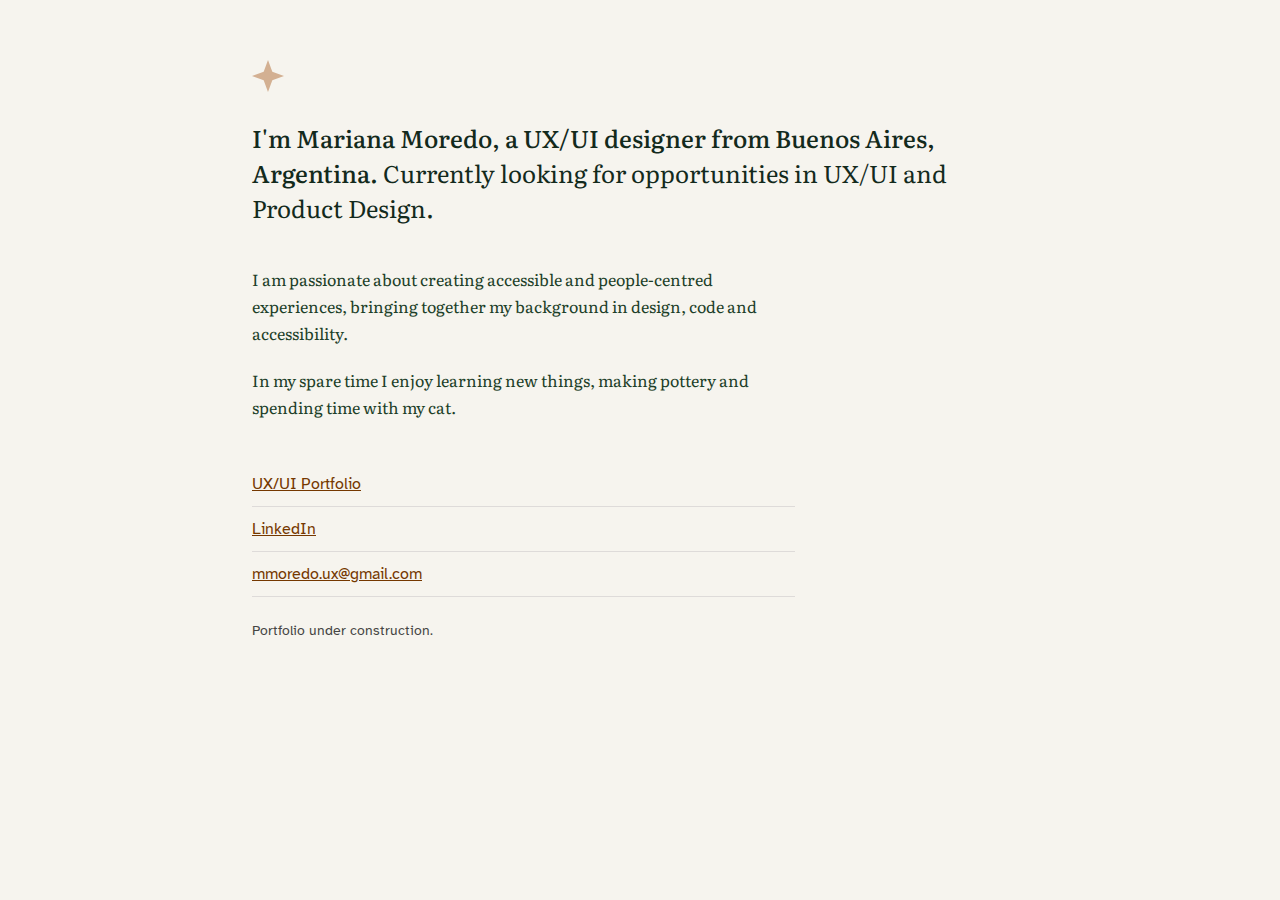
==== en/index.html @ c8b618f8 "wording" ====
<!DOCTYPE html>
<html lang="en">
  <head>
    <meta charset="UTF-8">
    <meta http-equiv="X-UA-Compatible" content="IE=edge">
    <meta name="viewport" content="width=device-width, initial-scale=1.0">
    <link href="../styles.css" rel="stylesheet">
    <link rel="preconnect" href="https://fonts.googleapis.com">
    <link rel="preconnect" href="https://fonts.gstatic.com" crossorigin>
    <link href="https://fonts.googleapis.com/css2?family=Atkinson+Hyperlegible&family=Literata:opsz,wght@7..72,400;7..72,500&display=swap" rel="stylesheet">
    <title>Mariana Moredo | UX/UI Designer</title>
    <!-- Google tag (gtag.js) -->
    <script async src="https://www.googletagmanager.com/gtag/js?id=G-44WWZLZBHE"></script>
    <script>
      window.dataLayer = window.dataLayer || [];
      function gtag(){dataLayer.push(arguments);}
      gtag('js', new Date());
      gtag('config', 'G-44WWZLZBHE');
    </script>
  </head>
<body>
<img src="../star.svg" alt="">

 
<h1>I'm Mariana Moredo, a UX/UI designer from Buenos Aires, Argentina. <span>Currently looking for opportunities in UX/UI and Product Design.</span></h1>

<section>
<p>I am passionate about creating accessible and people-centred experiences, bringing together my background in design, code and accessibility.</p>
<p>In my spare time I enjoy learning new things, making pottery and spending time with my cat.</p>
</section>

<div id="links">
  <a href="https://www.figma.com/proto/hjuL8AA0uz3dUV657MgHO7/Portfolio---mmoredo.com?page-id=406%3A1373&type=design&node-id=407-1389&viewport=930%2C2222%2C0.33&t=MqUT85x1bx9jSRTc-1&scaling=min-zoom&starting-point-node-id=407%3A1389&mode=design">UX/UI Portfolio</a>
  <a href="https://www.linkedin.com/in/mmoredo/">LinkedIn</a>
  <a href="mailto:mmoredo.ux@gmail.com">mmoredo.ux@gmail.com</a>
  <p id="subtexto">Portfolio under construction.</p>
</div>
  
</body>
</html>
---- styles.css ----
:root {
    --crema: #F6F4EE;
    --negro: #1A1A1A;
    --gris: #454543;
    --verde-oscuro: #132A1C;
    --verde: #1D3F29;
    --naranja-claro: #DEDBD9;
    --naranja: #D3B092;
    --marron: #753800;
}

* {
    margin: 0;
    padding: 0;
    box-sizing: border-box;
}

*::selection {
    background-color: #ECDDD0;
}

body {
    background-color: var(--crema);
    max-width: 800px;
    margin: 0 auto;
    padding: 60px 12px 0 12px;
}

h1 {
    font-family: 'Literata', serif;
    font-weight: 500;
    color: var(--verde-oscuro);
    font-size: 1.5rem;
    padding-top: 24px;
    line-height: 2.2rem;
}

h1 span {
    font-weight: 400;
}

p {
    max-width: 70%;
    font-family: 'Literata', serif;
    font-weight: 400;
    color: var(--verde);
    font-size: 1rem;
    line-height: 1.7rem;
    margin-bottom: 20px;
}

a {
    font-family: 'Atkinson Hyperlegible', sans-serif;
    color: var(--marron);
}

#links a {
    max-width: 70%;
    display: block;
    padding: 12px 0;
    border-bottom: 1px solid var(--naranja-claro);
}

#links p {
    margin-top: 20px;
}

#subtexto {
    font-family: 'Atkinson Hyperlegible', sans-serif;
    color: var(--gris);
    font-size: 0.9rem;
}

section {
 padding: 40px 0 20px 0;
}

/* Media query */

@media (max-width: 480px) {
      #links a, p {
        max-width: 100%;
      }
  }
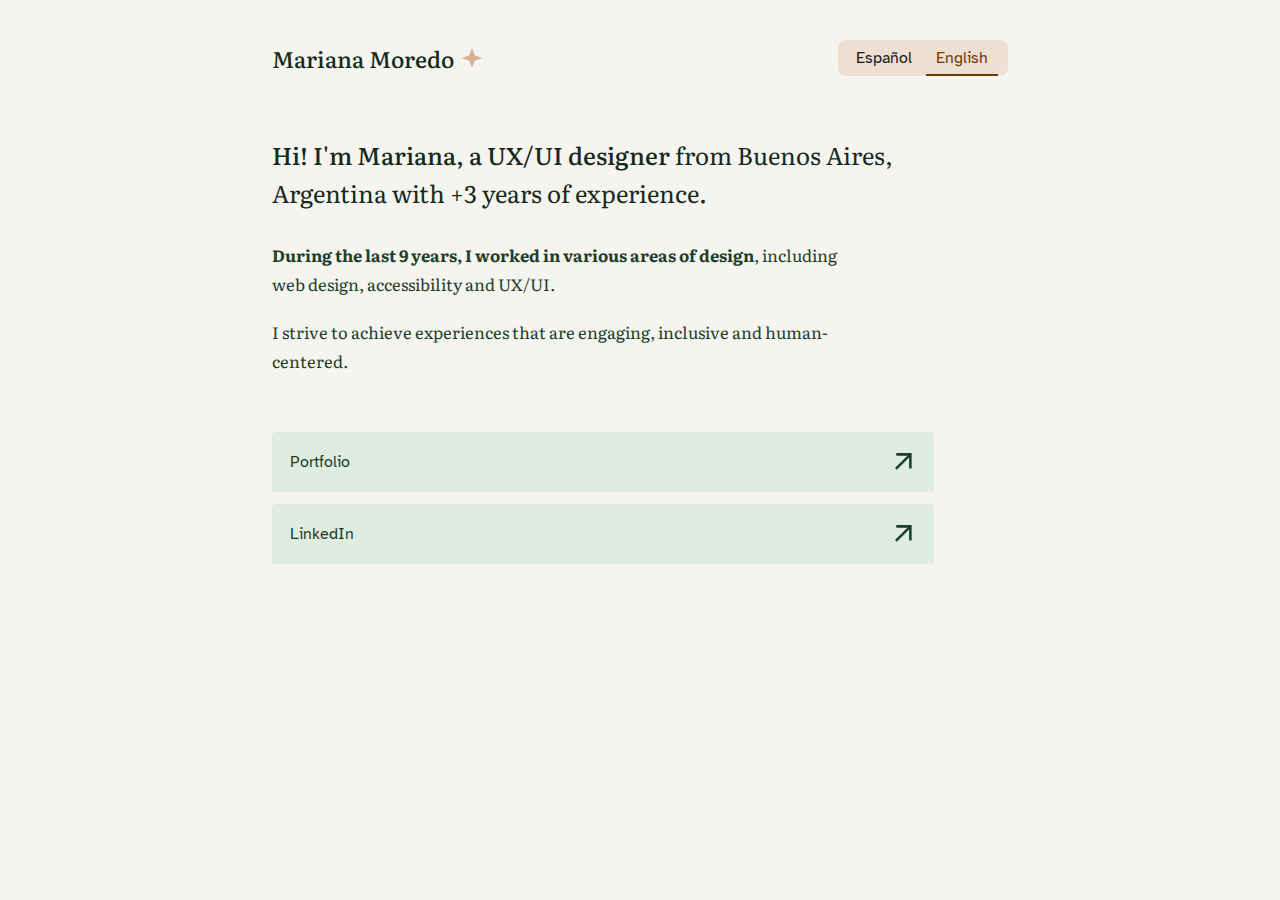
==== commit 969e27f7: "design changes" ====
--- a/en/index.html
+++ b/en/index.html
@@ -1,40 +1,69 @@
 <!DOCTYPE html>
 <html lang="en">
-  <head>
-    <meta charset="UTF-8">
-    <meta http-equiv="X-UA-Compatible" content="IE=edge">
-    <meta name="viewport" content="width=device-width, initial-scale=1.0">
-    <link href="../styles.css" rel="stylesheet">
-    <link rel="preconnect" href="https://fonts.googleapis.com">
-    <link rel="preconnect" href="https://fonts.gstatic.com" crossorigin>
-    <link href="https://fonts.googleapis.com/css2?family=Atkinson+Hyperlegible&family=Literata:opsz,wght@7..72,400;7..72,500&display=swap" rel="stylesheet">
-    <title>Mariana Moredo | UX/UI Designer</title>
-    <!-- Google tag (gtag.js) -->
-    <script async src="https://www.googletagmanager.com/gtag/js?id=G-44WWZLZBHE"></script>
-    <script>
-      window.dataLayer = window.dataLayer || [];
-      function gtag(){dataLayer.push(arguments);}
-      gtag('js', new Date());
-      gtag('config', 'G-44WWZLZBHE');
-    </script>
-  </head>
+
+<head>
+  <meta charset="UTF-8">
+  <meta http-equiv="X-UA-Compatible" content="IE=edge">
+  <meta name="viewport" content="width=device-width, initial-scale=1.0">
+  <meta name="robots" content="noindex">
+  <link href="../styles.css" rel="stylesheet">
+  <link rel="preconnect" href="https://fonts.googleapis.com">
+  <link rel="preconnect" href="https://fonts.gstatic.com" crossorigin>
+  <link
+    href="https://fonts.googleapis.com/css2?family=Atkinson+Hyperlegible&family=Literata:opsz,wght@7..72,400;7..72,500&display=swap"
+    rel="stylesheet">
+  <title>Mariana Moredo | UX/UI Designer</title>
+  <!-- Google tag (gtag.js) -->
+  <script async src="https://www.googletagmanager.com/gtag/js?id=G-44WWZLZBHE"></script>
+  <script>
+    window.dataLayer = window.dataLayer || [];
+    function gtag() { dataLayer.push(arguments); }
+    gtag('js', new Date());
+    gtag('config', 'G-44WWZLZBHE');
+  </script>
+</head>
+
 <body>
-<img src="../star.svg" alt="">
+  <a href="#main" class="skip-to-main-content">Skip to main content</a>
+  <header>
+    <span aria-hidden="true">Mariana Moredo <img src="../star.svg" width="20" height="20" alt=""> </span>
+    <nav>
+      <ul>
+        <li><a href="../index.html">Español</a></li>
+        <li><a href="/en" aria-current="page">English</a></li>
+      </ul>
+    </nav>
+  </header>
 
- 
-<h1>I'm Mariana Moredo, a UX/UI designer from Buenos Aires, Argentina. <span>Currently looking for opportunities in UX/UI and Product Design.</span></h1>
+  <main>
+    <h1 id="main">Hi! I'm Mariana, a UX/UI designer<span> from Buenos Aires, Argentina with +3 years of
+        experience.</span></h1>
 
-<section>
-<p>I am passionate about creating accessible and people-centred experiences, bringing together my background in design, code and accessibility.</p>
-<p>In my spare time I enjoy learning new things, making pottery and spending time with my cat.</p>
-</section>
+    <div id="content">
+      <p><span>During the last 9 years, I worked in various areas of design</span>, including web design, accessibility
+        and UX/UI.
+      </p>
+      <p>I strive to achieve experiences that are engaging, inclusive and human-centered.</p>
+    </div>
+  </main>
 
-<div id="links">
-  <a href="https://www.figma.com/proto/hjuL8AA0uz3dUV657MgHO7/Portfolio---mmoredo.com?page-id=406%3A1373&type=design&node-id=407-1389&viewport=930%2C2222%2C0.33&t=MqUT85x1bx9jSRTc-1&scaling=min-zoom&starting-point-node-id=407%3A1389&mode=design">UX/UI Portfolio</a>
-  <a href="https://www.linkedin.com/in/mmoredo/">LinkedIn</a>
-  <a href="mailto:mmoredo.ux@gmail.com">mmoredo.ux@gmail.com</a>
-  <p id="subtexto">Portfolio under construction.</p>
-</div>
-  
+  <div id="links">
+    <a
+      href="https://www.figma.com/proto/hjuL8AA0uz3dUV657MgHO7/Portfolio---mmoredo.com?page-id=406%3A1373&type=design&node-id=407-1389&viewport=930%2C2222%2C0.33&t=MqUT85x1bx9jSRTc-1&scaling=min-zoom&starting-point-node-id=407%3A1389&mode=design">
+      <div>
+        Portfolio
+        <img src="../arrow_outward.svg" width="32" height="32" alt="">
+      </div>
+    </a>
+
+    <a href="https://www.linkedin.com/in/mmoredo/">
+      <div>
+        LinkedIn
+        <img src="../arrow_outward.svg" width="32" height="32" alt="">
+      </div>
+    </a>
+  </div>
+
 </body>
+
 </html>--- a/styles.css
+++ b/styles.css
@@ -1,13 +1,12 @@
-
 :root {
     --crema: #F6F4EE;
     --negro: #1A1A1A;
-    --gris: #454543;
     --verde-oscuro: #132A1C;
     --verde: #1D3F29;
-    --naranja-claro: #DEDBD9;
-    --naranja: #D3B092;
+    --verde-claro: #DFECE2;
     --marron: #753800;
+    --rosa: #EDDFD3;
+    --naranja-claro:#F0E5DB;
 }
 
 * {
@@ -17,14 +16,74 @@
 }
 
 *::selection {
-    background-color: #ECDDD0;
+    background-color: var(--naranja-claro);
 }
 
 body {
     background-color: var(--crema);
-    max-width: 800px;
+    max-width: 768px;
     margin: 0 auto;
-    padding: 60px 12px 0 12px;
+    padding: 40px 16px 0 16px;
+}
+
+header {
+    display: flex;
+    justify-content: space-between;
+    align-items: center;
+    padding-bottom: 48px;
+}
+
+header span {
+    color: var(--verde-oscuro);
+    font-family: 'Literata', serif;
+    font-size: 1.4rem;
+    font-style: normal;
+    font-weight: 500;
+    display: flex;
+    align-items: center;
+}
+
+header span img {
+    margin-left: 8px;
+}
+
+ul {
+    display: flex;
+    align-items: stretch;
+    list-style-type: none;
+    border-radius: 0.5rem;
+    background-color: var(--rosa);
+    padding: 0 10px;
+}
+
+a[aria-current="page"] {
+    color: var(--marron);
+    border-bottom: 2px solid var(--marron);
+}
+
+li {
+    display: flex;
+}
+
+li a {
+    text-decoration: none;
+    color: var(--negro);
+    padding: 8px 0 6px 0;
+}
+
+li:first-child a {
+    padding-right: 10px;
+    padding-left: 8px;
+    margin-right: 4px;
+}
+
+li:last-child a {
+    padding-left: 10px;
+    padding-right: 10px;
+}
+
+li a:hover {
+    text-decoration: underline;
 }
 
 h1 {
@@ -32,8 +91,8 @@
     font-weight: 500;
     color: var(--verde-oscuro);
     font-size: 1.5rem;
-    padding-top: 24px;
-    line-height: 2.2rem;
+    line-height: 2.4rem;
+    padding-top: 12px;
 }
 
 h1 span {
@@ -41,45 +100,99 @@
 }
 
 p {
-    max-width: 70%;
+    max-width: 80%;
     font-family: 'Literata', serif;
     font-weight: 400;
     color: var(--verde);
-    font-size: 1rem;
-    line-height: 1.7rem;
+    font-size: 1.03rem;
+    line-height: 1.8rem;
     margin-bottom: 20px;
 }
 
 a {
     font-family: 'Atkinson Hyperlegible', sans-serif;
-    color: var(--marron);
+    color: var(--verde);
+}
+
+#links {
+    display: block;
+    padding-bottom: 24px;
+}
+
+#links div {
+    display: flex;
+    max-width: 90%;
+    margin-top: 12px;
+    padding: 12px 16px;
+    padding-right: 12px;
+    background-color: var(--verde-claro);
+    border-radius: 4px;
+    margin-right: 4px;
+    align-items: center;
+    justify-content: space-between;
+    border: 2px solid var(--verde-claro);
 }
 
 #links a {
-    max-width: 70%;
-    display: block;
-    padding: 12px 0;
-    border-bottom: 1px solid var(--naranja-claro);
+    text-decoration: none;
+    color: var(--verde);
+}
+
+#links div:hover {
+    border: 2px solid var(--verde);
 }
 
 #links p {
     margin-top: 20px;
 }
 
-#subtexto {
-    font-family: 'Atkinson Hyperlegible', sans-serif;
-    color: var(--gris);
-    font-size: 0.9rem;
+#content {
+    padding: 28px 0 24px 0;
 }
 
-section {
- padding: 40px 0 20px 0;
+#content a {
+    font-size: 1.2em;
+}
+
+#content span {
+    font-weight: 700;
+}
+
+.skip-to-main-content {
+    position: absolute;
+    left: -9999px;
+    z-index: 999;
+    padding: 1em;
+    background-color: var(--verde-claro);
+    color: var(--verde);
+    opacity: 0;
+}
+
+.skip-to-main-content:focus {
+    left: 50%;
+    transform: translateX(-50%);
+    opacity: 1;
 }
 
 /* Media query */
 
 @media (max-width: 480px) {
-      #links a, p {
+    p, #links div {
         max-width: 100%;
-      }
-  }+    }
+    header {
+        align-items: flex-start;
+        flex-direction: column;
+        padding-bottom: 32px;
+    }
+
+    nav {
+        margin-top: 16px;
+        width: 100%;
+    }
+
+    li a {
+        padding: 16px 0 14px 0;
+    }
+
+}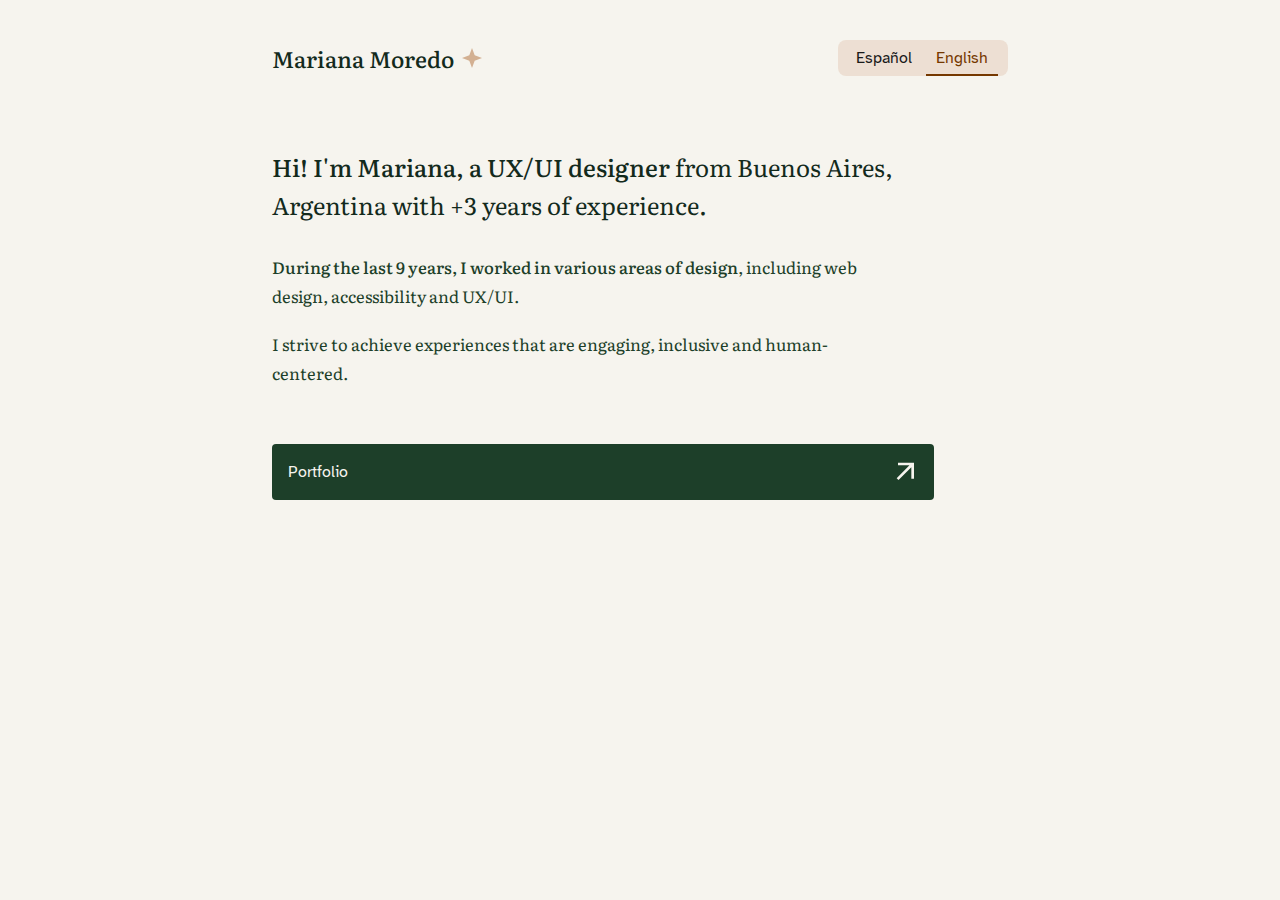
==== commit 6d7eaf9d: "cambios links" ====
--- a/en/index.html
+++ b/en/index.html
@@ -55,13 +55,6 @@
         <img src="../arrow_outward.svg" width="32" height="32" alt="">
       </div>
     </a>
-
-    <a href="https://www.linkedin.com/in/mmoredo/">
-      <div>
-        LinkedIn
-        <img src="../arrow_outward.svg" width="32" height="32" alt="">
-      </div>
-    </a>
   </div>
 
 </body>
--- a/styles.css
+++ b/styles.css
@@ -19,18 +19,22 @@
     background-color: var(--naranja-claro);
 }
 
+html {
+    font-size: 16px;
+}
+
 body {
     background-color: var(--crema);
     max-width: 768px;
     margin: 0 auto;
-    padding: 40px 16px 0 16px;
+    padding: 2.5rem 1rem 0 1rem;
 }
 
 header {
     display: flex;
     justify-content: space-between;
     align-items: center;
-    padding-bottom: 48px;
+    padding-bottom: 3.75rem;
 }
 
 header span {
@@ -44,7 +48,7 @@
 }
 
 header span img {
-    margin-left: 8px;
+    margin-left: 0.5rem;
 }
 
 ul {
@@ -53,12 +57,12 @@
     list-style-type: none;
     border-radius: 0.5rem;
     background-color: var(--rosa);
-    padding: 0 10px;
+    padding: 0 0.625rem;
 }
 
 a[aria-current="page"] {
     color: var(--marron);
-    border-bottom: 2px solid var(--marron);
+    border-bottom: 0.125rem solid var(--marron);
 }
 
 li {
@@ -68,18 +72,18 @@
 li a {
     text-decoration: none;
     color: var(--negro);
-    padding: 8px 0 6px 0;
+    padding: 0.5rem 0 0.375rem 0;
 }
 
 li:first-child a {
-    padding-right: 10px;
-    padding-left: 8px;
-    margin-right: 4px;
+    padding-right: 0.625rem;
+    padding-left: 0.5rem;
+    margin-right: 0.25rem;
 }
 
 li:last-child a {
-    padding-left: 10px;
-    padding-right: 10px;
+    padding-left: 0.625rem;
+    padding-right: 0.625rem;
 }
 
 li a:hover {
@@ -92,7 +96,7 @@
     color: var(--verde-oscuro);
     font-size: 1.5rem;
     line-height: 2.4rem;
-    padding-top: 12px;
+    padding-top: 0.75rem;
 }
 
 h1 span {
@@ -106,7 +110,7 @@
     color: var(--verde);
     font-size: 1.03rem;
     line-height: 1.8rem;
-    margin-bottom: 20px;
+    margin-bottom: 1.25rem;
 }
 
 a {
@@ -116,53 +120,53 @@
 
 #links {
     display: block;
-    padding-bottom: 24px;
+    padding-bottom: 1.5rem;
 }
 
 #links div {
     display: flex;
     max-width: 90%;
-    margin-top: 12px;
-    padding: 12px 16px;
-    padding-right: 12px;
-    background-color: var(--verde-claro);
-    border-radius: 4px;
-    margin-right: 4px;
+    margin-top: 0.75rem;
+    padding: 0.75rem 1rem;
+    padding-right: 0.75rem;
+    background-color: var(--verde);
+    border-radius: 0.25rem;
+    margin-right: 0.25rem;
     align-items: center;
     justify-content: space-between;
-    border: 2px solid var(--verde-claro);
 }
 
 #links a {
     text-decoration: none;
-    color: var(--verde);
+    color: var(--crema);
 }
 
 #links div:hover {
-    border: 2px solid var(--verde);
+    background-color: var(--verde-oscuro);
+
 }
 
 #links p {
-    margin-top: 20px;
+    margin-top: 1.25rem;
 }
 
 #content {
-    padding: 28px 0 24px 0;
+    padding: 1.75rem 0 1.5rem 0;
 }
 
 #content a {
-    font-size: 1.2em;
+    font-size: 1.2rem;
 }
 
 #content span {
-    font-weight: 700;
+    font-weight: 500;
 }
 
 .skip-to-main-content {
     position: absolute;
     left: -9999px;
     z-index: 999;
-    padding: 1em;
+    padding: 1rem;
     background-color: var(--verde-claro);
     color: var(--verde);
     opacity: 0;
@@ -187,12 +191,12 @@
     }
 
     nav {
-        margin-top: 16px;
+        margin-top: 1rem;
         width: 100%;
     }
 
     li a {
-        padding: 16px 0 14px 0;
+        padding: 1rem 0 0.875rem 0;
     }
 
 }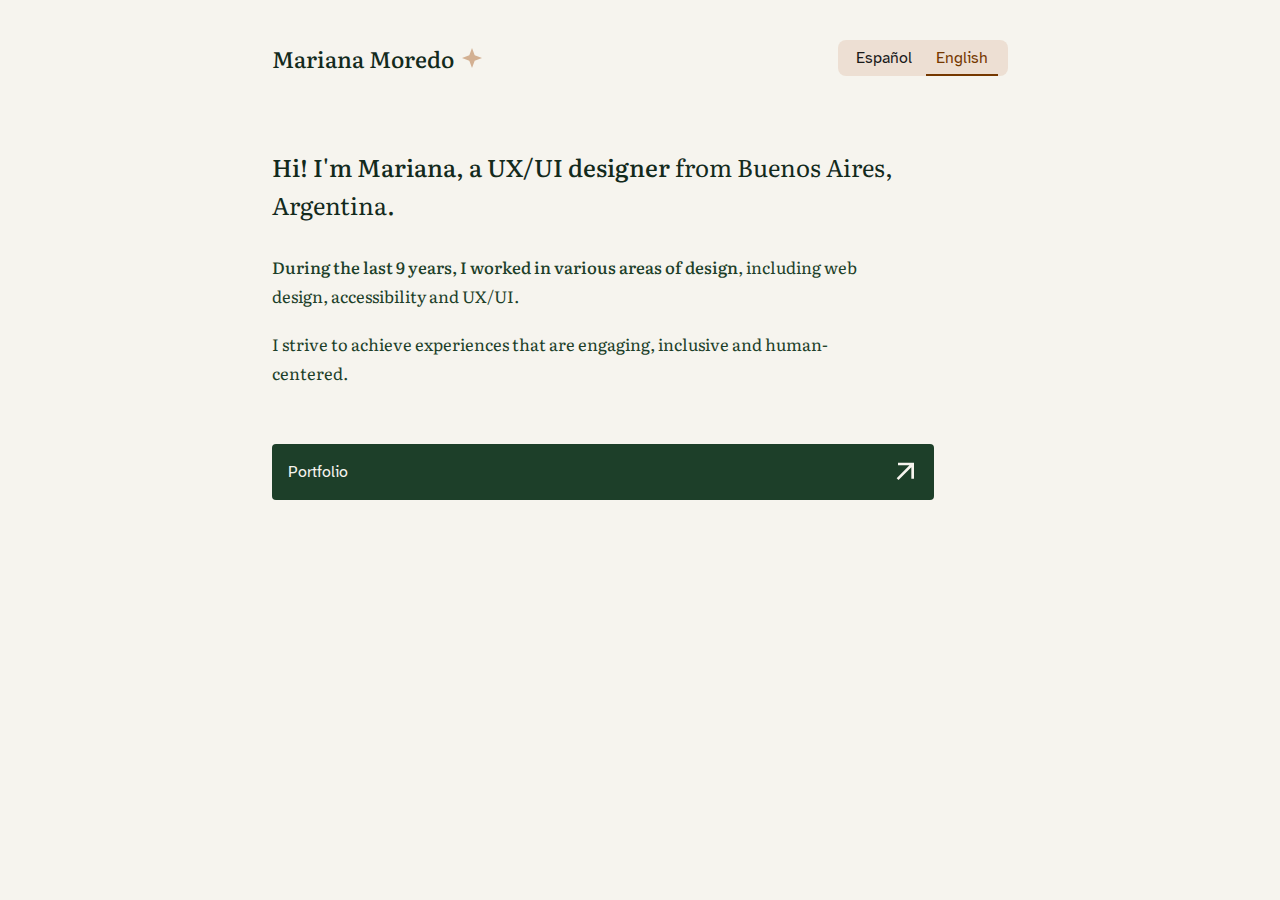
==== commit 6e5d4cee: "old website typography changes" ====
--- a/en/index.html
+++ b/en/index.html
@@ -10,8 +10,8 @@
   <link rel="preconnect" href="https://fonts.googleapis.com">
   <link rel="preconnect" href="https://fonts.gstatic.com" crossorigin>
   <link
-    href="https://fonts.googleapis.com/css2?family=Atkinson+Hyperlegible&family=Literata:opsz,wght@7..72,400;7..72,500&display=swap"
-    rel="stylesheet">
+  href="https://fonts.googleapis.com/css2?family=Atkinson+Hyperlegible:wght@400;700&family=Literata:wght@400;500;600&display=swap"
+  rel="stylesheet">
   <title>Mariana Moredo | UX/UI Designer</title>
   <!-- Google tag (gtag.js) -->
   <script async src="https://www.googletagmanager.com/gtag/js?id=G-44WWZLZBHE"></script>
@@ -36,8 +36,7 @@
   </header>
 
   <main>
-    <h1 id="main">Hi! I'm Mariana, a UX/UI designer<span> from Buenos Aires, Argentina with +3 years of
-        experience.</span></h1>
+    <h1 id="main">Hi! I'm Mariana, a UX/UI designer<span> from Buenos Aires, Argentina.</span></h1>
 
     <div id="content">
       <p><span>During the last 9 years, I worked in various areas of design</span>, including web design, accessibility
@@ -49,7 +48,7 @@
 
   <div id="links">
     <a
-      href="https://www.figma.com/proto/hjuL8AA0uz3dUV657MgHO7/Portfolio---mmoredo.com?page-id=406%3A1373&type=design&node-id=407-1389&viewport=930%2C2222%2C0.33&t=MqUT85x1bx9jSRTc-1&scaling=min-zoom&starting-point-node-id=407%3A1389&mode=design">
+      href="https://www.figma.com/proto/hjuL8AA0uz3dUV657MgHO7/Portfolio---mmoredo.com?page-id=406%3A1373&type=design&node-id=453-845&viewport=350%2C176%2C0.08&t=vhBSTLxRCpjWUKyI-1&scaling=min-zoom&starting-point-node-id=453%3A845&mode=design">
       <div>
         Portfolio
         <img src="../arrow_outward.svg" width="32" height="32" alt="">
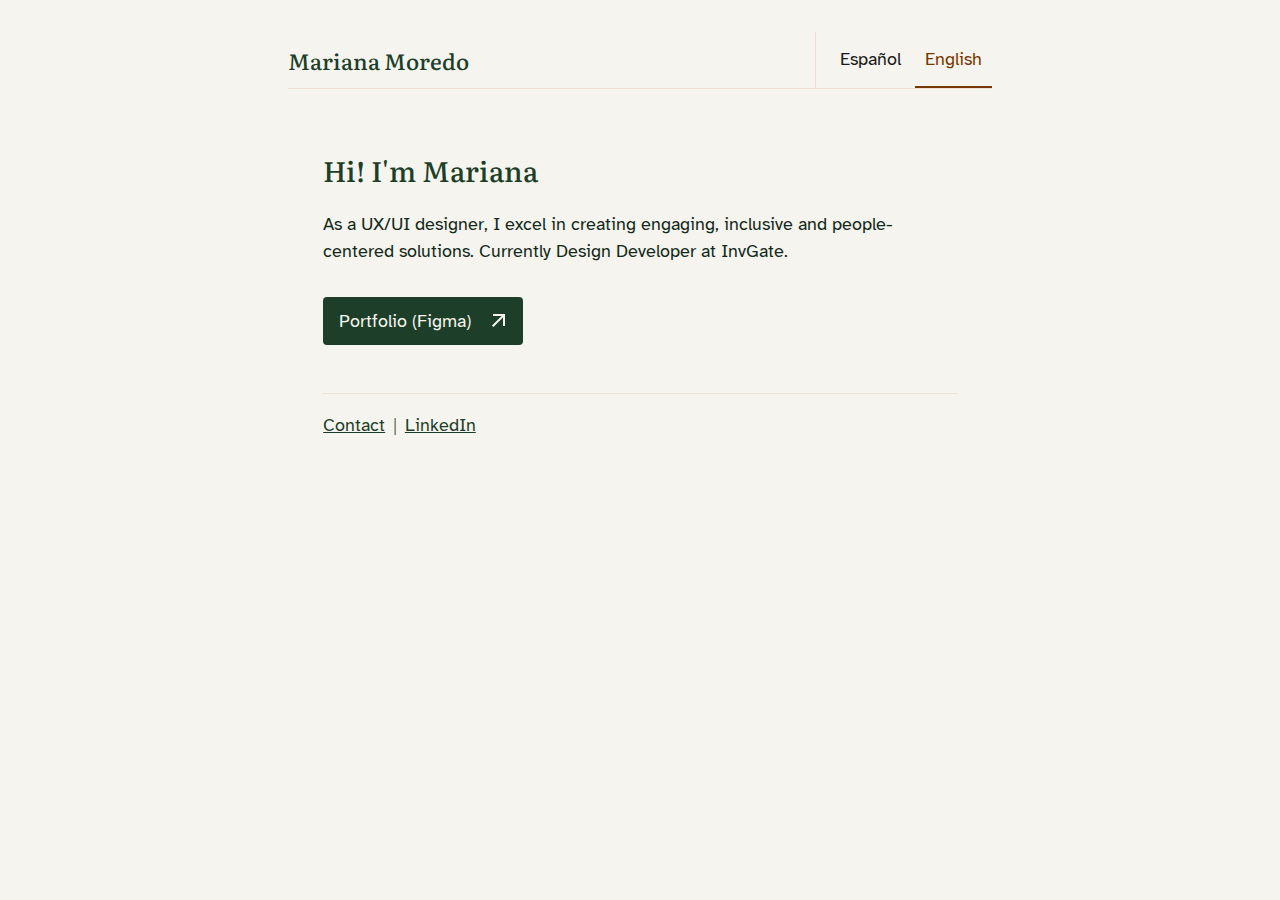
==== commit 84036dd4: "Style changes" ====
--- a/en/index.html
+++ b/en/index.html
@@ -24,9 +24,8 @@
 </head>
 
 <body>
-  <a href="#main" class="skip-to-main-content">Skip to main content</a>
   <header>
-    <span aria-hidden="true">Mariana Moredo <img src="../star.svg" width="20" height="20" alt=""> </span>
+    <span aria-hidden="true">Mariana Moredo</span>
     <nav>
       <ul>
         <li><a href="../index.html">Español</a></li>
@@ -34,26 +33,31 @@
       </ul>
     </nav>
   </header>
+  <div class="container">
+    <main>
+      <h1>Hi! I'm Mariana</h1>
+      <div id="content">
+        <p>As a UX/UI designer, I excel in creating engaging, inclusive and people-centered solutions. Currently Design Developer at InvGate.</p>
+      </div>
 
-  <main>
-    <h1 id="main">Hi! I'm Mariana, a UX/UI designer<span> from Buenos Aires, Argentina.</span></h1>
-
-    <div id="content">
-      <p><span>During the last 9 years, I worked in various areas of design</span>, including web design, accessibility
-        and UX/UI.
-      </p>
-      <p>I strive to achieve experiences that are engaging, inclusive and human-centered.</p>
-    </div>
-  </main>
-
-  <div id="links">
-    <a
-      href="https://www.figma.com/proto/hjuL8AA0uz3dUV657MgHO7/Portfolio---mmoredo.com?page-id=406%3A1373&type=design&node-id=453-845&viewport=350%2C176%2C0.08&t=vhBSTLxRCpjWUKyI-1&scaling=min-zoom&starting-point-node-id=453%3A845&mode=design">
-      <div>
-        Portfolio
-        <img src="../arrow_outward.svg" width="32" height="32" alt="">
+      <div class="link">
+        <a
+          href="https://www.figma.com/proto/mnmhGxhvCBeUSXmrAyLe4H/Portfolio---mmoredo.com-(EN)?page-id=406%3A1373&type=design&node-id=453-845&viewport=519%2C45%2C0.07&t=ePKc6zHnAWAaIdig-1&scaling=scale-down-width&starting-point-node-id=453%3A845">
+          Portfolio (Figma)
+          <img src="../arrow_outward.svg" width="32" height="32" alt="">
+        </a>
       </div>
-    </a>
+    </main>
+    
+    <section>
+      <div class="contact">
+        <h2 class="visually-hidden">Contact</h2>
+        <a href="mailto:mmoredo.ux@gmail.com">
+          Contact</a> | <a href="https://www.linkedin.com/in/mmoredo/">
+          LinkedIn
+        </a>
+      </div>
+    </section>
   </div>
 
 </body>
--- a/styles.css
+++ b/styles.css
@@ -27,20 +27,21 @@
     background-color: var(--crema);
     max-width: 768px;
     margin: 0 auto;
-    padding: 2.5rem 1rem 0 1rem;
+    padding: 2rem 2rem 0 2rem;
 }
 
 header {
     display: flex;
     justify-content: space-between;
     align-items: center;
-    padding-bottom: 3.75rem;
+    margin-bottom: 3rem;
+    border-bottom: 1px solid var(--rosa);
 }
 
 header span {
-    color: var(--verde-oscuro);
     font-family: 'Literata', serif;
-    font-size: 1.4rem;
+    color: var(--verde);
+    font-size: 1.375rem;
     font-style: normal;
     font-weight: 500;
     display: flex;
@@ -55,9 +56,8 @@
     display: flex;
     align-items: stretch;
     list-style-type: none;
-    border-radius: 0.5rem;
-    background-color: var(--rosa);
-    padding: 0 0.625rem;
+    border-left: 1px solid var(--rosa);
+    padding-left: 1rem;
 }
 
 a[aria-current="page"] {
@@ -70,9 +70,10 @@
 }
 
 li a {
+    font-size: 1.125rem;
     text-decoration: none;
     color: var(--negro);
-    padding: 0.5rem 0 0.375rem 0;
+    padding: 1rem .5rem;
 }
 
 li:first-child a {
@@ -87,30 +88,29 @@
 }
 
 li a:hover {
+    color: var(--verde);
     text-decoration: underline;
 }
 
 h1 {
     font-family: 'Literata', serif;
     font-weight: 500;
-    color: var(--verde-oscuro);
-    font-size: 1.5rem;
-    line-height: 2.4rem;
+    color: var(--verde);
+    font-size: 1.75rem;
     padding-top: 0.75rem;
 }
 
-h1 span {
-    font-weight: 400;
+main {
+    border-bottom: 1px solid var(--rosa);
+    padding-bottom: 3rem;
 }
 
 p {
-    max-width: 80%;
-    font-family: 'Literata', serif;
+    font-family: 'Atkinson Hyperlegible', sans-serif;
     font-weight: 400;
-    color: var(--verde);
-    font-size: 1.03rem;
-    line-height: 1.8rem;
-    margin-bottom: 1.25rem;
+    color: var(--verde-oscuro);
+    font-size: 1.125rem;
+    line-height: 1.5;
 }
 
 a {
@@ -118,40 +118,30 @@
     color: var(--verde);
 }
 
-#links {
-    display: block;
-    padding-bottom: 1.5rem;
+.link a {
+    display: inline-flex;
+    align-items: center;
+    justify-content: space-between;
+    text-decoration: none;
+    color: var(--crema);
+    padding: .5rem 1rem;
+    padding-right: .75rem;
+    border-radius: 4px;
+    background-color: var(--verde);
+    font-size: 1.125rem;
 }
 
-#links div {
-    display: flex;
-    max-width: 90%;
-    margin-top: 0.75rem;
-    padding: 0.75rem 1rem;
-    padding-right: 0.75rem;
-    background-color: var(--verde);
-    border-radius: 0.25rem;
-    margin-right: 0.25rem;
-    align-items: center;
-    justify-content: space-between;
+.link a img {
+    margin-left: 1rem;
+    width: 24px;
 }
 
-#links a {
-    text-decoration: none;
-    color: var(--crema);
-}
-
-#links div:hover {
+.link a div:hover {
     background-color: var(--verde-oscuro);
-
-}
-
-#links p {
-    margin-top: 1.25rem;
 }
 
 #content {
-    padding: 1.75rem 0 1.5rem 0;
+    margin: 1.25rem 0 2rem 0;
 }
 
 #content a {
@@ -162,41 +152,37 @@
     font-weight: 500;
 }
 
-.skip-to-main-content {
-    position: absolute;
-    left: -9999px;
-    z-index: 999;
-    padding: 1rem;
-    background-color: var(--verde-claro);
-    color: var(--verde);
-    opacity: 0;
+.container {
+    max-width: 90%;
+    margin: 0 auto;
 }
 
-.skip-to-main-content:focus {
-    left: 50%;
-    transform: translateX(-50%);
-    opacity: 1;
+.contact {
+    padding-top: 1.25rem;
+    display: inline-flex;
+    font-size: 1.125rem;
+    gap: 0.5rem;
+    align-items: center;
+    color: var(--verde)
 }
+
+.visually-hidden {
+    position: absolute;
+    left: -200vw;
+    top: -200vh;
+  }
 
 /* Media query */
 
-@media (max-width: 480px) {
-    p, #links div {
-        max-width: 100%;
-    }
-    header {
-        align-items: flex-start;
-        flex-direction: column;
-        padding-bottom: 32px;
+@media (max-width: 425px) {
+
+    header span{
+        display: none;
     }
 
-    nav {
-        margin-top: 1rem;
-        width: 100%;
-    }
-
-    li a {
-        padding: 1rem 0 0.875rem 0;
+    ul {
+        border-left: none;
+        padding-left: 0;
     }
 
 }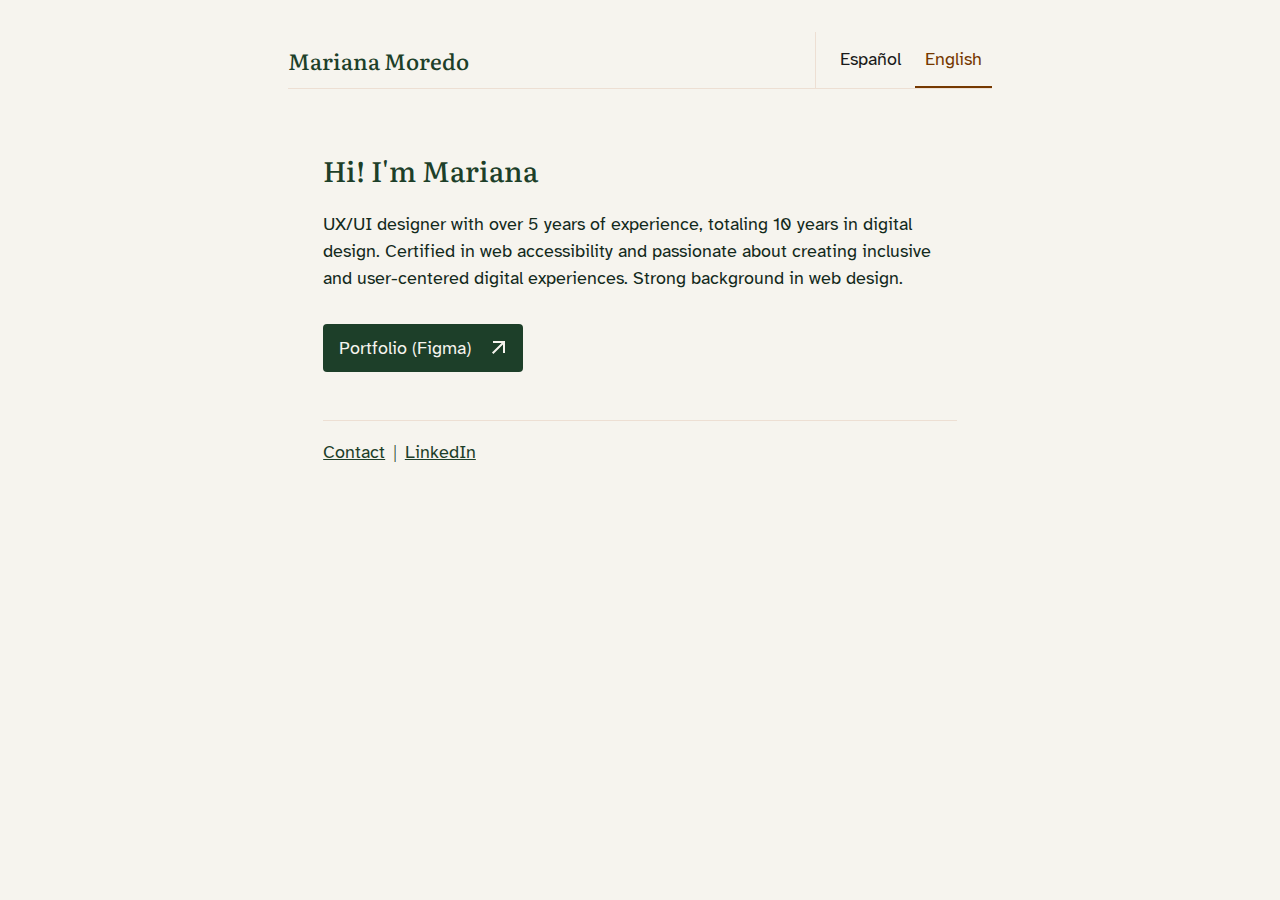
==== commit b4ac2a58: "content changes" ====
--- a/en/index.html
+++ b/en/index.html
@@ -37,7 +37,7 @@
     <main>
       <h1>Hi! I'm Mariana</h1>
       <div id="content">
-        <p>As a UX/UI designer, I excel in creating engaging, inclusive and people-centered solutions. Currently Design Developer at InvGate.</p>
+        <p>UX/UI designer with over 5 years of experience, totaling 10 years in digital design. Certified in web accessibility and passionate about creating inclusive and user-centered digital experiences. Strong background in web design.</p>
       </div>
 
       <div class="link">
